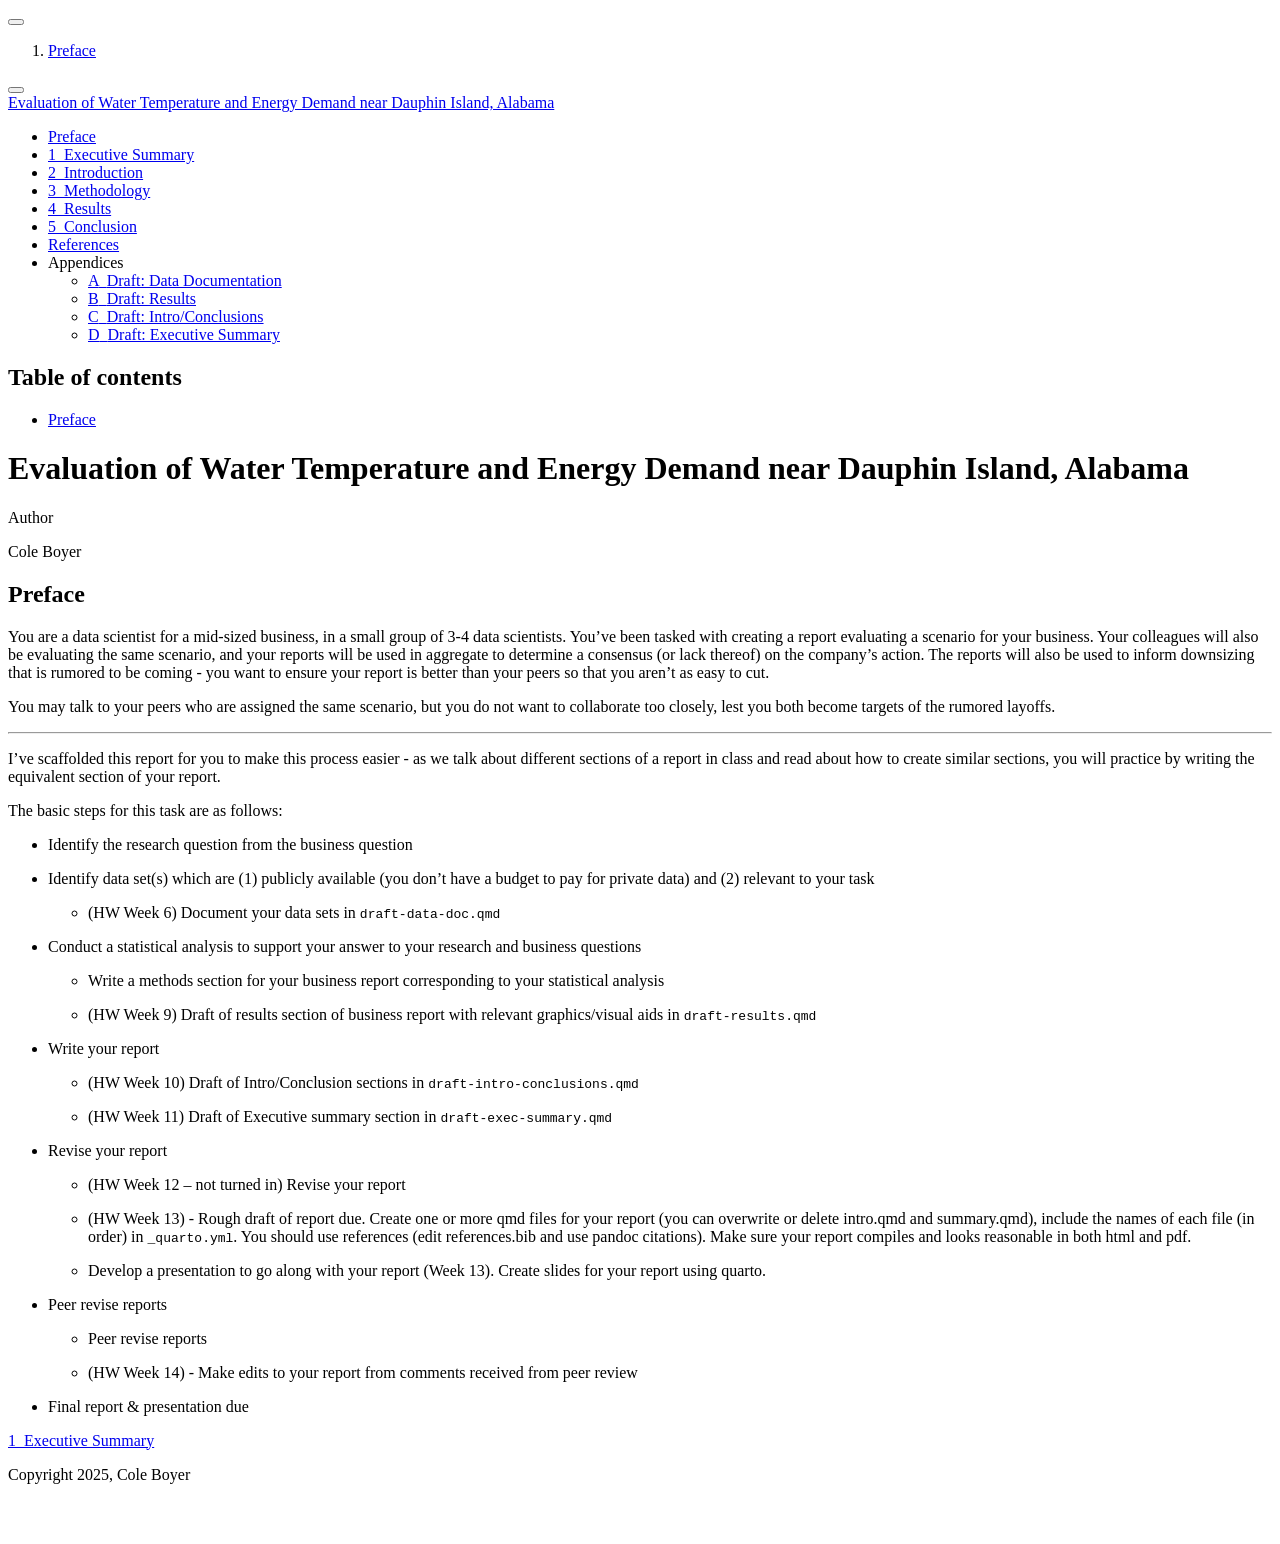
==== docs/index.html @ de960249 "Add index.html for deployment" ====
<!DOCTYPE html>
<html xmlns="http://www.w3.org/1999/xhtml" lang="en" xml:lang="en"><head>

<meta charset="utf-8">
<meta name="generator" content="quarto-1.8.27">

<meta name="viewport" content="width=device-width, initial-scale=1.0, user-scalable=yes">

<meta name="author" content="Cole Boyer">

<title>Evaluation of Water Temperature and Energy Demand near Dauphin Island, Alabama</title>
<style>
code{white-space: pre-wrap;}
span.smallcaps{font-variant: small-caps;}
div.columns{display: flex; gap: min(4vw, 1.5em);}
div.column{flex: auto; overflow-x: auto;}
div.hanging-indent{margin-left: 1.5em; text-indent: -1.5em;}
ul.task-list{list-style: none;}
ul.task-list li input[type="checkbox"] {
  width: 0.8em;
  margin: 0 0.8em 0.2em -1em; /* quarto-specific, see https://github.com/quarto-dev/quarto-cli/issues/4556 */ 
  vertical-align: middle;
}
</style>


<script src="site_libs/quarto-nav/quarto-nav.js"></script>
<script src="site_libs/quarto-nav/headroom.min.js"></script>
<script src="site_libs/clipboard/clipboard.min.js"></script>
<script src="site_libs/quarto-search/autocomplete.umd.js"></script>
<script src="site_libs/quarto-search/fuse.min.js"></script>
<script src="site_libs/quarto-search/quarto-search.js"></script>
<meta name="quarto:offset" content="./">
<link href="./exec-summary.html" rel="next">
<script src="site_libs/quarto-html/quarto.js" type="module"></script>
<script src="site_libs/quarto-html/tabsets/tabsets.js" type="module"></script>
<script src="site_libs/quarto-html/axe/axe-check.js" type="module"></script>
<script src="site_libs/quarto-html/popper.min.js"></script>
<script src="site_libs/quarto-html/tippy.umd.min.js"></script>
<script src="site_libs/quarto-html/anchor.min.js"></script>
<link href="site_libs/quarto-html/tippy.css" rel="stylesheet">
<link href="site_libs/quarto-html/quarto-syntax-highlighting-b754b9fd3853d7e56faef54c29c5d52b.css" rel="stylesheet" id="quarto-text-highlighting-styles">
<script src="site_libs/bootstrap/bootstrap.min.js"></script>
<link href="site_libs/bootstrap/bootstrap-icons.css" rel="stylesheet">
<link href="site_libs/bootstrap/bootstrap-b075aae51ae52aef6625ffe77079b598.min.css" rel="stylesheet" append-hash="true" id="quarto-bootstrap" data-mode="light">
<script id="quarto-search-options" type="application/json">{
  "location": "sidebar",
  "copy-button": false,
  "collapse-after": 3,
  "panel-placement": "start",
  "type": "textbox",
  "limit": 50,
  "keyboard-shortcut": [
    "f",
    "/",
    "s"
  ],
  "show-item-context": false,
  "language": {
    "search-no-results-text": "No results",
    "search-matching-documents-text": "matching documents",
    "search-copy-link-title": "Copy link to search",
    "search-hide-matches-text": "Hide additional matches",
    "search-more-match-text": "more match in this document",
    "search-more-matches-text": "more matches in this document",
    "search-clear-button-title": "Clear",
    "search-text-placeholder": "",
    "search-detached-cancel-button-title": "Cancel",
    "search-submit-button-title": "Submit",
    "search-label": "Search"
  }
}</script>


</head>

<body class="nav-sidebar floating quarto-light">

<div id="quarto-search-results"></div>
  <header id="quarto-header" class="headroom fixed-top">
  <nav class="quarto-secondary-nav">
    <div class="container-fluid d-flex">
      <button type="button" class="quarto-btn-toggle btn" data-bs-toggle="collapse" role="button" data-bs-target=".quarto-sidebar-collapse-item" aria-controls="quarto-sidebar" aria-expanded="false" aria-label="Toggle sidebar navigation" onclick="if (window.quartoToggleHeadroom) { window.quartoToggleHeadroom(); }">
        <i class="bi bi-layout-text-sidebar-reverse"></i>
      </button>
        <nav class="quarto-page-breadcrumbs" aria-label="breadcrumb"><ol class="breadcrumb"><li class="breadcrumb-item"><a href="./index.html">Preface</a></li></ol></nav>
        <a class="flex-grow-1" role="navigation" data-bs-toggle="collapse" data-bs-target=".quarto-sidebar-collapse-item" aria-controls="quarto-sidebar" aria-expanded="false" aria-label="Toggle sidebar navigation" onclick="if (window.quartoToggleHeadroom) { window.quartoToggleHeadroom(); }">      
        </a>
      <button type="button" class="btn quarto-search-button" aria-label="Search" onclick="window.quartoOpenSearch();">
        <i class="bi bi-search"></i>
      </button>
    </div>
  </nav>
</header>
<!-- content -->
<div id="quarto-content" class="quarto-container page-columns page-rows-contents page-layout-article">
<!-- sidebar -->
  <nav id="quarto-sidebar" class="sidebar collapse collapse-horizontal quarto-sidebar-collapse-item sidebar-navigation floating overflow-auto">
    <div class="pt-lg-2 mt-2 text-left sidebar-header">
    <div class="sidebar-title mb-0 py-0">
      <a href="./">Evaluation of Water Temperature and Energy Demand near Dauphin Island, Alabama</a> 
    </div>
      </div>
        <div class="mt-2 flex-shrink-0 align-items-center">
        <div class="sidebar-search">
        <div id="quarto-search" class="" title="Search"></div>
        </div>
        </div>
    <div class="sidebar-menu-container"> 
    <ul class="list-unstyled mt-1">
        <li class="sidebar-item">
  <div class="sidebar-item-container"> 
  <a href="./index.html" class="sidebar-item-text sidebar-link active">
 <span class="menu-text">Preface</span></a>
  </div>
</li>
        <li class="sidebar-item">
  <div class="sidebar-item-container"> 
  <a href="./exec-summary.html" class="sidebar-item-text sidebar-link">
 <span class="menu-text"><span class="chapter-number">1</span>&nbsp; <span class="chapter-title">Executive Summary</span></span></a>
  </div>
</li>
        <li class="sidebar-item">
  <div class="sidebar-item-container"> 
  <a href="./intro.html" class="sidebar-item-text sidebar-link">
 <span class="menu-text"><span class="chapter-number">2</span>&nbsp; <span class="chapter-title">Introduction</span></span></a>
  </div>
</li>
        <li class="sidebar-item">
  <div class="sidebar-item-container"> 
  <a href="./data-doc.html" class="sidebar-item-text sidebar-link">
 <span class="menu-text"><span class="chapter-number">3</span>&nbsp; <span class="chapter-title">Methodology</span></span></a>
  </div>
</li>
        <li class="sidebar-item">
  <div class="sidebar-item-container"> 
  <a href="./results.html" class="sidebar-item-text sidebar-link">
 <span class="menu-text"><span class="chapter-number">4</span>&nbsp; <span class="chapter-title">Results</span></span></a>
  </div>
</li>
        <li class="sidebar-item">
  <div class="sidebar-item-container"> 
  <a href="./conclusion.html" class="sidebar-item-text sidebar-link">
 <span class="menu-text"><span class="chapter-number">5</span>&nbsp; <span class="chapter-title">Conclusion</span></span></a>
  </div>
</li>
        <li class="sidebar-item">
  <div class="sidebar-item-container"> 
  <a href="./references.html" class="sidebar-item-text sidebar-link">
 <span class="menu-text">References</span></a>
  </div>
</li>
        <li class="sidebar-item sidebar-item-section">
      <div class="sidebar-item-container"> 
            <a class="sidebar-item-text sidebar-link text-start" data-bs-toggle="collapse" data-bs-target="#quarto-sidebar-section-1" role="navigation" aria-expanded="true">
 <span class="menu-text">Appendices</span></a>
          <a class="sidebar-item-toggle text-start" data-bs-toggle="collapse" data-bs-target="#quarto-sidebar-section-1" role="navigation" aria-expanded="true" aria-label="Toggle section">
            <i class="bi bi-chevron-right ms-2"></i>
          </a> 
      </div>
      <ul id="quarto-sidebar-section-1" class="collapse list-unstyled sidebar-section depth1 show">  
          <li class="sidebar-item">
  <div class="sidebar-item-container"> 
  <a href="./draft-data-doc.html" class="sidebar-item-text sidebar-link">
 <span class="menu-text"><span class="chapter-number">A</span>&nbsp; <span class="chapter-title">Draft: Data Documentation</span></span></a>
  </div>
</li>
          <li class="sidebar-item">
  <div class="sidebar-item-container"> 
  <a href="./draft-results.html" class="sidebar-item-text sidebar-link">
 <span class="menu-text"><span class="chapter-number">B</span>&nbsp; <span class="chapter-title">Draft: Results</span></span></a>
  </div>
</li>
          <li class="sidebar-item">
  <div class="sidebar-item-container"> 
  <a href="./draft-intro-conclusions.html" class="sidebar-item-text sidebar-link">
 <span class="menu-text"><span class="chapter-number">C</span>&nbsp; <span class="chapter-title">Draft: Intro/Conclusions</span></span></a>
  </div>
</li>
          <li class="sidebar-item">
  <div class="sidebar-item-container"> 
  <a href="./draft-exec-summary.html" class="sidebar-item-text sidebar-link">
 <span class="menu-text"><span class="chapter-number">D</span>&nbsp; <span class="chapter-title">Draft: Executive Summary</span></span></a>
  </div>
</li>
      </ul>
  </li>
    </ul>
    </div>
</nav>
<div id="quarto-sidebar-glass" class="quarto-sidebar-collapse-item" data-bs-toggle="collapse" data-bs-target=".quarto-sidebar-collapse-item"></div>
<!-- margin-sidebar -->
    <div id="quarto-margin-sidebar" class="sidebar margin-sidebar">
        <nav id="TOC" role="doc-toc" class="toc-active">
    <h2 id="toc-title">Table of contents</h2>
   
  <ul>
  <li><a href="#preface" id="toc-preface" class="nav-link active" data-scroll-target="#preface">Preface</a></li>
  </ul>
</nav>
    </div>
<!-- main -->
<main class="content" id="quarto-document-content">

<header id="title-block-header" class="quarto-title-block default">
<div class="quarto-title">
<h1 class="title">Evaluation of Water Temperature and Energy Demand near Dauphin Island, Alabama</h1>
</div>



<div class="quarto-title-meta">

    <div>
    <div class="quarto-title-meta-heading">Author</div>
    <div class="quarto-title-meta-contents">
             <p>Cole Boyer </p>
          </div>
  </div>
    
  
    
  </div>
  


</header>


<section id="preface" class="level1 unnumbered">
<h1 class="unnumbered">Preface</h1>
<p>You are a data scientist for a mid-sized business, in a small group of 3-4 data scientists. You’ve been tasked with creating a report evaluating a scenario for your business. Your colleagues will also be evaluating the same scenario, and your reports will be used in aggregate to determine a consensus (or lack thereof) on the company’s action. The reports will also be used to inform downsizing that is rumored to be coming - you want to ensure your report is better than your peers so that you aren’t as easy to cut.</p>
<p>You may talk to your peers who are assigned the same scenario, but you do not want to collaborate too closely, lest you both become targets of the rumored layoffs.</p>
<hr>
<p>I’ve scaffolded this report for you to make this process easier - as we talk about different sections of a report in class and read about how to create similar sections, you will practice by writing the equivalent section of your report.</p>
<p>The basic steps for this task are as follows:</p>
<ul>
<li><p>Identify the research question from the business question</p></li>
<li><p>Identify data set(s) which are (1) publicly available (you don’t have a budget to pay for private data) and (2) relevant to your task</p>
<ul>
<li>(HW Week 6) Document your data sets in <code>draft-data-doc.qmd</code></li>
</ul></li>
<li><p>Conduct a statistical analysis to support your answer to your research and business questions</p>
<ul>
<li><p>Write a methods section for your business report corresponding to your statistical analysis</p></li>
<li><p>(HW Week 9) Draft of results section of business report with relevant graphics/visual aids in <code>draft-results.qmd</code></p></li>
</ul></li>
<li><p>Write your report</p>
<ul>
<li><p>(HW Week 10) Draft of Intro/Conclusion sections in <code>draft-intro-conclusions.qmd</code></p></li>
<li><p>(HW Week 11) Draft of Executive summary section in <code>draft-exec-summary.qmd</code></p></li>
</ul></li>
<li><p>Revise your report</p>
<ul>
<li><p>(HW Week 12 – not turned in) Revise your report</p></li>
<li><p>(HW Week 13) - Rough draft of report due. Create one or more qmd files for your report (you can overwrite or delete intro.qmd and summary.qmd), include the names of each file (in order) in <code>_quarto.yml</code>. You should use references (edit references.bib and use pandoc citations). Make sure your report compiles and looks reasonable in both html and pdf.</p></li>
<li><p>Develop a presentation to go along with your report (Week 13). Create slides for your report using quarto.</p></li>
</ul></li>
<li><p>Peer revise reports</p>
<ul>
<li><p>Peer revise reports</p></li>
<li><p>(HW Week 14) - Make edits to your report from comments received from peer review</p></li>
</ul></li>
<li><p>Final report &amp; presentation due</p></li>
</ul>


</section>

</main> <!-- /main -->
<script id="quarto-html-after-body" type="application/javascript">
  window.document.addEventListener("DOMContentLoaded", function (event) {
    const icon = "";
    const anchorJS = new window.AnchorJS();
    anchorJS.options = {
      placement: 'right',
      icon: icon
    };
    anchorJS.add('.anchored');
    const isCodeAnnotation = (el) => {
      for (const clz of el.classList) {
        if (clz.startsWith('code-annotation-')) {                     
          return true;
        }
      }
      return false;
    }
    const onCopySuccess = function(e) {
      // button target
      const button = e.trigger;
      // don't keep focus
      button.blur();
      // flash "checked"
      button.classList.add('code-copy-button-checked');
      var currentTitle = button.getAttribute("title");
      button.setAttribute("title", "Copied!");
      let tooltip;
      if (window.bootstrap) {
        button.setAttribute("data-bs-toggle", "tooltip");
        button.setAttribute("data-bs-placement", "left");
        button.setAttribute("data-bs-title", "Copied!");
        tooltip = new bootstrap.Tooltip(button, 
          { trigger: "manual", 
            customClass: "code-copy-button-tooltip",
            offset: [0, -8]});
        tooltip.show();    
      }
      setTimeout(function() {
        if (tooltip) {
          tooltip.hide();
          button.removeAttribute("data-bs-title");
          button.removeAttribute("data-bs-toggle");
          button.removeAttribute("data-bs-placement");
        }
        button.setAttribute("title", currentTitle);
        button.classList.remove('code-copy-button-checked');
      }, 1000);
      // clear code selection
      e.clearSelection();
    }
    const getTextToCopy = function(trigger) {
      const outerScaffold = trigger.parentElement.cloneNode(true);
      const codeEl = outerScaffold.querySelector('code');
      for (const childEl of codeEl.children) {
        if (isCodeAnnotation(childEl)) {
          childEl.remove();
        }
      }
      return codeEl.innerText;
    }
    const clipboard = new window.ClipboardJS('.code-copy-button:not([data-in-quarto-modal])', {
      text: getTextToCopy
    });
    clipboard.on('success', onCopySuccess);
    if (window.document.getElementById('quarto-embedded-source-code-modal')) {
      const clipboardModal = new window.ClipboardJS('.code-copy-button[data-in-quarto-modal]', {
        text: getTextToCopy,
        container: window.document.getElementById('quarto-embedded-source-code-modal')
      });
      clipboardModal.on('success', onCopySuccess);
    }
      var localhostRegex = new RegExp(/^(?:http|https):\/\/localhost\:?[0-9]*\//);
      var mailtoRegex = new RegExp(/^mailto:/);
        var filterRegex = new RegExp('/' + window.location.host + '/');
      var isInternal = (href) => {
          return filterRegex.test(href) || localhostRegex.test(href) || mailtoRegex.test(href);
      }
      // Inspect non-navigation links and adorn them if external
     var links = window.document.querySelectorAll('a[href]:not(.nav-link):not(.navbar-brand):not(.toc-action):not(.sidebar-link):not(.sidebar-item-toggle):not(.pagination-link):not(.no-external):not([aria-hidden]):not(.dropdown-item):not(.quarto-navigation-tool):not(.about-link)');
      for (var i=0; i<links.length; i++) {
        const link = links[i];
        if (!isInternal(link.href)) {
          // undo the damage that might have been done by quarto-nav.js in the case of
          // links that we want to consider external
          if (link.dataset.originalHref !== undefined) {
            link.href = link.dataset.originalHref;
          }
        }
      }
    function tippyHover(el, contentFn, onTriggerFn, onUntriggerFn) {
      const config = {
        allowHTML: true,
        maxWidth: 500,
        delay: 100,
        arrow: false,
        appendTo: function(el) {
            return el.parentElement;
        },
        interactive: true,
        interactiveBorder: 10,
        theme: 'quarto',
        placement: 'bottom-start',
      };
      if (contentFn) {
        config.content = contentFn;
      }
      if (onTriggerFn) {
        config.onTrigger = onTriggerFn;
      }
      if (onUntriggerFn) {
        config.onUntrigger = onUntriggerFn;
      }
      window.tippy(el, config); 
    }
    const noterefs = window.document.querySelectorAll('a[role="doc-noteref"]');
    for (var i=0; i<noterefs.length; i++) {
      const ref = noterefs[i];
      tippyHover(ref, function() {
        // use id or data attribute instead here
        let href = ref.getAttribute('data-footnote-href') || ref.getAttribute('href');
        try { href = new URL(href).hash; } catch {}
        const id = href.replace(/^#\/?/, "");
        const note = window.document.getElementById(id);
        if (note) {
          return note.innerHTML;
        } else {
          return "";
        }
      });
    }
    const xrefs = window.document.querySelectorAll('a.quarto-xref');
    const processXRef = (id, note) => {
      // Strip column container classes
      const stripColumnClz = (el) => {
        el.classList.remove("page-full", "page-columns");
        if (el.children) {
          for (const child of el.children) {
            stripColumnClz(child);
          }
        }
      }
      stripColumnClz(note)
      if (id === null || id.startsWith('sec-')) {
        // Special case sections, only their first couple elements
        const container = document.createElement("div");
        if (note.children && note.children.length > 2) {
          container.appendChild(note.children[0].cloneNode(true));
          for (let i = 1; i < note.children.length; i++) {
            const child = note.children[i];
            if (child.tagName === "P" && child.innerText === "") {
              continue;
            } else {
              container.appendChild(child.cloneNode(true));
              break;
            }
          }
          if (window.Quarto?.typesetMath) {
            window.Quarto.typesetMath(container);
          }
          return container.innerHTML
        } else {
          if (window.Quarto?.typesetMath) {
            window.Quarto.typesetMath(note);
          }
          return note.innerHTML;
        }
      } else {
        // Remove any anchor links if they are present
        const anchorLink = note.querySelector('a.anchorjs-link');
        if (anchorLink) {
          anchorLink.remove();
        }
        if (window.Quarto?.typesetMath) {
          window.Quarto.typesetMath(note);
        }
        if (note.classList.contains("callout")) {
          return note.outerHTML;
        } else {
          return note.innerHTML;
        }
      }
    }
    for (var i=0; i<xrefs.length; i++) {
      const xref = xrefs[i];
      tippyHover(xref, undefined, function(instance) {
        instance.disable();
        let url = xref.getAttribute('href');
        let hash = undefined; 
        if (url.startsWith('#')) {
          hash = url;
        } else {
          try { hash = new URL(url).hash; } catch {}
        }
        if (hash) {
          const id = hash.replace(/^#\/?/, "");
          const note = window.document.getElementById(id);
          if (note !== null) {
            try {
              const html = processXRef(id, note.cloneNode(true));
              instance.setContent(html);
            } finally {
              instance.enable();
              instance.show();
            }
          } else {
            // See if we can fetch this
            fetch(url.split('#')[0])
            .then(res => res.text())
            .then(html => {
              const parser = new DOMParser();
              const htmlDoc = parser.parseFromString(html, "text/html");
              const note = htmlDoc.getElementById(id);
              if (note !== null) {
                const html = processXRef(id, note);
                instance.setContent(html);
              } 
            }).finally(() => {
              instance.enable();
              instance.show();
            });
          }
        } else {
          // See if we can fetch a full url (with no hash to target)
          // This is a special case and we should probably do some content thinning / targeting
          fetch(url)
          .then(res => res.text())
          .then(html => {
            const parser = new DOMParser();
            const htmlDoc = parser.parseFromString(html, "text/html");
            const note = htmlDoc.querySelector('main.content');
            if (note !== null) {
              // This should only happen for chapter cross references
              // (since there is no id in the URL)
              // remove the first header
              if (note.children.length > 0 && note.children[0].tagName === "HEADER") {
                note.children[0].remove();
              }
              const html = processXRef(null, note);
              instance.setContent(html);
            } 
          }).finally(() => {
            instance.enable();
            instance.show();
          });
        }
      }, function(instance) {
      });
    }
        let selectedAnnoteEl;
        const selectorForAnnotation = ( cell, annotation) => {
          let cellAttr = 'data-code-cell="' + cell + '"';
          let lineAttr = 'data-code-annotation="' +  annotation + '"';
          const selector = 'span[' + cellAttr + '][' + lineAttr + ']';
          return selector;
        }
        const selectCodeLines = (annoteEl) => {
          const doc = window.document;
          const targetCell = annoteEl.getAttribute("data-target-cell");
          const targetAnnotation = annoteEl.getAttribute("data-target-annotation");
          const annoteSpan = window.document.querySelector(selectorForAnnotation(targetCell, targetAnnotation));
          const lines = annoteSpan.getAttribute("data-code-lines").split(",");
          const lineIds = lines.map((line) => {
            return targetCell + "-" + line;
          })
          let top = null;
          let height = null;
          let parent = null;
          if (lineIds.length > 0) {
              //compute the position of the single el (top and bottom and make a div)
              const el = window.document.getElementById(lineIds[0]);
              top = el.offsetTop;
              height = el.offsetHeight;
              parent = el.parentElement.parentElement;
            if (lineIds.length > 1) {
              const lastEl = window.document.getElementById(lineIds[lineIds.length - 1]);
              const bottom = lastEl.offsetTop + lastEl.offsetHeight;
              height = bottom - top;
            }
            if (top !== null && height !== null && parent !== null) {
              // cook up a div (if necessary) and position it 
              let div = window.document.getElementById("code-annotation-line-highlight");
              if (div === null) {
                div = window.document.createElement("div");
                div.setAttribute("id", "code-annotation-line-highlight");
                div.style.position = 'absolute';
                parent.appendChild(div);
              }
              div.style.top = top - 2 + "px";
              div.style.height = height + 4 + "px";
              div.style.left = 0;
              let gutterDiv = window.document.getElementById("code-annotation-line-highlight-gutter");
              if (gutterDiv === null) {
                gutterDiv = window.document.createElement("div");
                gutterDiv.setAttribute("id", "code-annotation-line-highlight-gutter");
                gutterDiv.style.position = 'absolute';
                const codeCell = window.document.getElementById(targetCell);
                const gutter = codeCell.querySelector('.code-annotation-gutter');
                gutter.appendChild(gutterDiv);
              }
              gutterDiv.style.top = top - 2 + "px";
              gutterDiv.style.height = height + 4 + "px";
            }
            selectedAnnoteEl = annoteEl;
          }
        };
        const unselectCodeLines = () => {
          const elementsIds = ["code-annotation-line-highlight", "code-annotation-line-highlight-gutter"];
          elementsIds.forEach((elId) => {
            const div = window.document.getElementById(elId);
            if (div) {
              div.remove();
            }
          });
          selectedAnnoteEl = undefined;
        };
          // Handle positioning of the toggle
      window.addEventListener(
        "resize",
        throttle(() => {
          elRect = undefined;
          if (selectedAnnoteEl) {
            selectCodeLines(selectedAnnoteEl);
          }
        }, 10)
      );
      function throttle(fn, ms) {
      let throttle = false;
      let timer;
        return (...args) => {
          if(!throttle) { // first call gets through
              fn.apply(this, args);
              throttle = true;
          } else { // all the others get throttled
              if(timer) clearTimeout(timer); // cancel #2
              timer = setTimeout(() => {
                fn.apply(this, args);
                timer = throttle = false;
              }, ms);
          }
        };
      }
        // Attach click handler to the DT
        const annoteDls = window.document.querySelectorAll('dt[data-target-cell]');
        for (const annoteDlNode of annoteDls) {
          annoteDlNode.addEventListener('click', (event) => {
            const clickedEl = event.target;
            if (clickedEl !== selectedAnnoteEl) {
              unselectCodeLines();
              const activeEl = window.document.querySelector('dt[data-target-cell].code-annotation-active');
              if (activeEl) {
                activeEl.classList.remove('code-annotation-active');
              }
              selectCodeLines(clickedEl);
              clickedEl.classList.add('code-annotation-active');
            } else {
              // Unselect the line
              unselectCodeLines();
              clickedEl.classList.remove('code-annotation-active');
            }
          });
        }
    const findCites = (el) => {
      const parentEl = el.parentElement;
      if (parentEl) {
        const cites = parentEl.dataset.cites;
        if (cites) {
          return {
            el,
            cites: cites.split(' ')
          };
        } else {
          return findCites(el.parentElement)
        }
      } else {
        return undefined;
      }
    };
    var bibliorefs = window.document.querySelectorAll('a[role="doc-biblioref"]');
    for (var i=0; i<bibliorefs.length; i++) {
      const ref = bibliorefs[i];
      const citeInfo = findCites(ref);
      if (citeInfo) {
        tippyHover(citeInfo.el, function() {
          var popup = window.document.createElement('div');
          citeInfo.cites.forEach(function(cite) {
            var citeDiv = window.document.createElement('div');
            citeDiv.classList.add('hanging-indent');
            citeDiv.classList.add('csl-entry');
            var biblioDiv = window.document.getElementById('ref-' + cite);
            if (biblioDiv) {
              citeDiv.innerHTML = biblioDiv.innerHTML;
            }
            popup.appendChild(citeDiv);
          });
          return popup.innerHTML;
        });
      }
    }
  });
  </script>
<nav class="page-navigation">
  <div class="nav-page nav-page-previous">
  </div>
  <div class="nav-page nav-page-next">
      <a href="./exec-summary.html" class="pagination-link" aria-label="Executive Summary">
        <span class="nav-page-text"><span class="chapter-number">1</span>&nbsp; <span class="chapter-title">Executive Summary</span></span> <i class="bi bi-arrow-right-short"></i>
      </a>
  </div>
</nav>
</div> <!-- /content -->
<footer class="footer">
  <div class="nav-footer">
    <div class="nav-footer-left">
<p>Copyright 2025, Cole Boyer</p>
</div>   
    <div class="nav-footer-center">
      &nbsp;
    </div>
    <div class="nav-footer-right">
      &nbsp;
    </div>
  </div>
</footer>




</body></html>
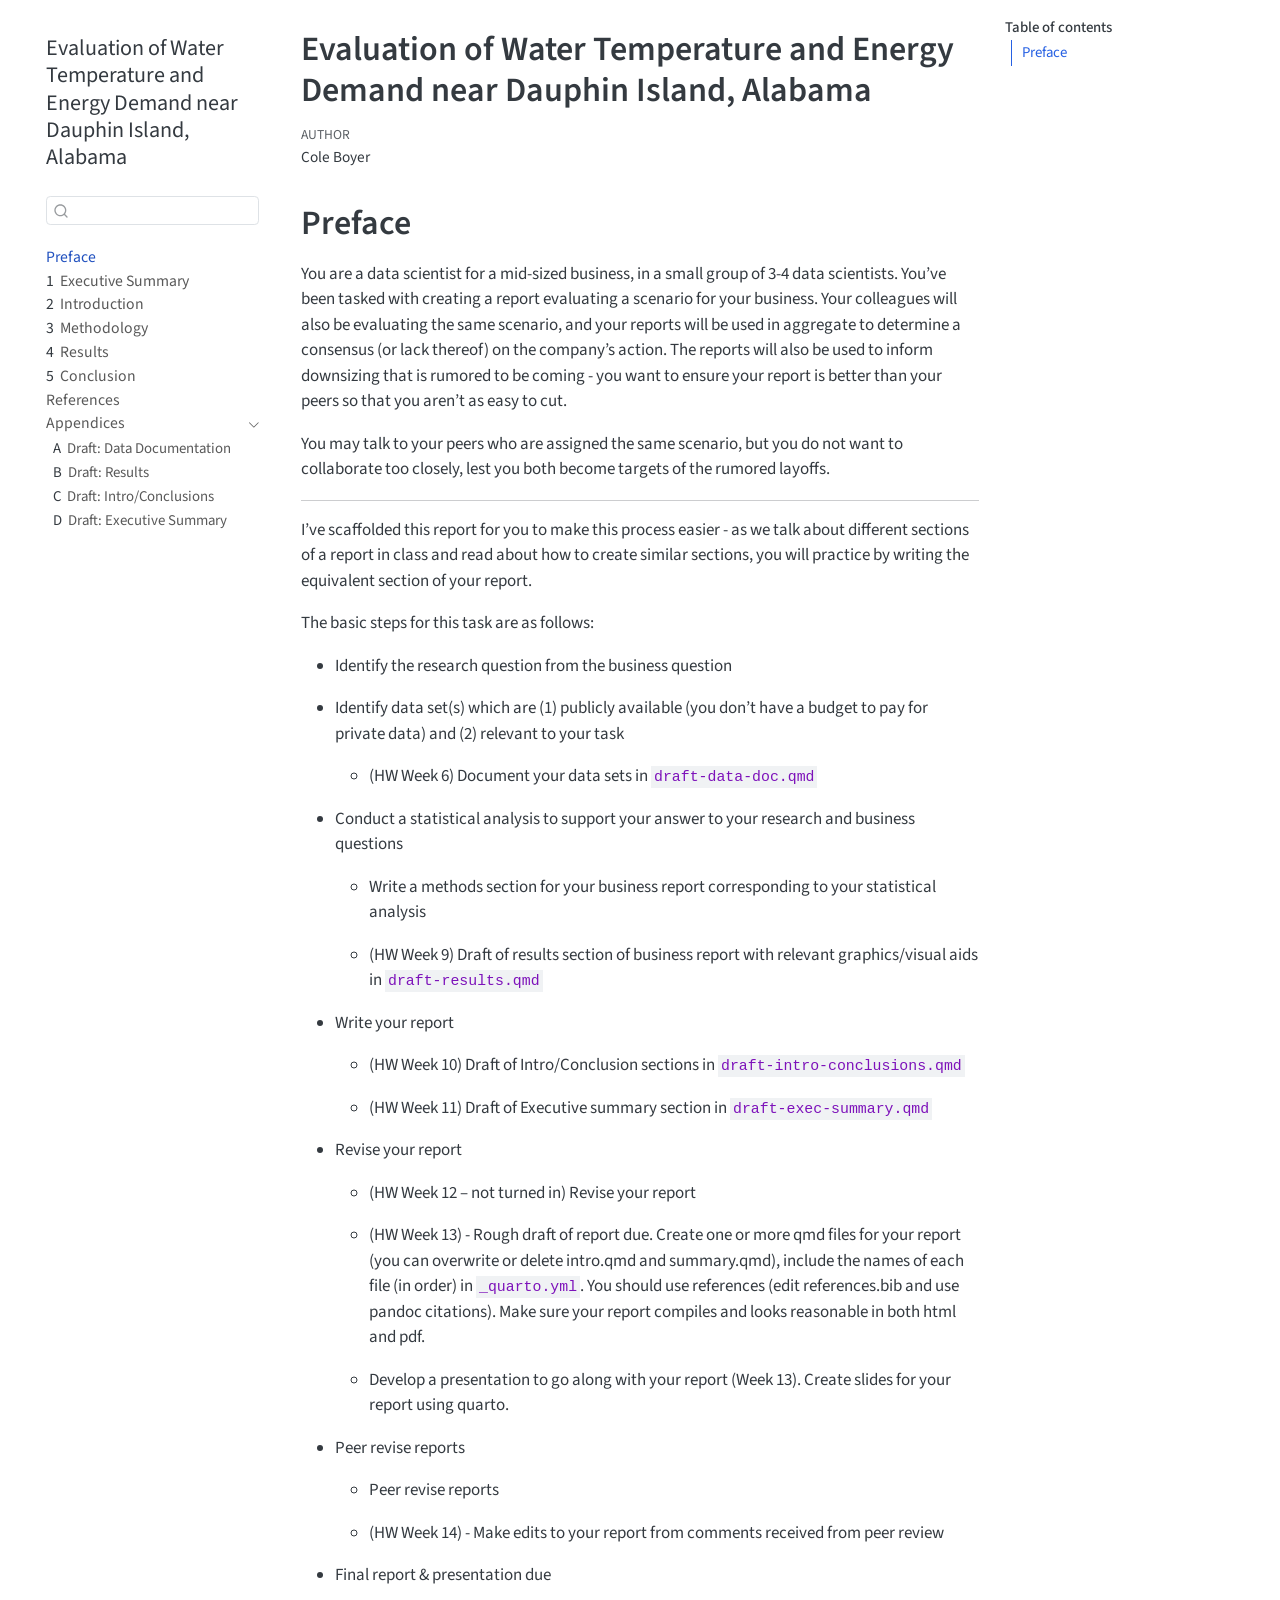
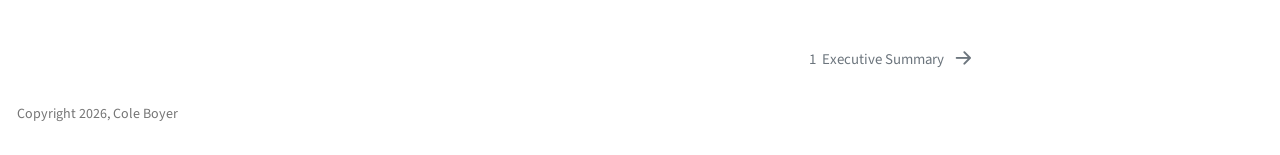
==== commit 1c1356b2: "Updates" ====
--- a/docs/index.html
+++ b/docs/index.html
@@ -681,7 +681,7 @@
 <footer class="footer">
   <div class="nav-footer">
     <div class="nav-footer-left">
-<p>Copyright 2025, Cole Boyer</p>
+<p>Copyright 2026, Cole Boyer</p>
 </div>   
     <div class="nav-footer-center">
       &nbsp;
--- a/docs/site_libs/quarto-html/tippy.css
+++ b/docs/site_libs/quarto-html/tippy.css
@@ -0,0 +1 @@
+.tippy-box[data-animation=fade][data-state=hidden]{opacity:0}[data-tippy-root]{max-width:calc(100vw - 10px)}.tippy-box{position:relative;background-color:#333;color:#fff;border-radius:4px;font-size:14px;line-height:1.4;white-space:normal;outline:0;transition-property:transform,visibility,opacity}.tippy-box[data-placement^=top]>.tippy-arrow{bottom:0}.tippy-box[data-placement^=top]>.tippy-arrow:before{bottom:-7px;left:0;border-width:8px 8px 0;border-top-color:initial;transform-origin:center top}.tippy-box[data-placement^=bottom]>.tippy-arrow{top:0}.tippy-box[data-placement^=bottom]>.tippy-arrow:before{top:-7px;left:0;border-width:0 8px 8px;border-bottom-color:initial;transform-origin:center bottom}.tippy-box[data-placement^=left]>.tippy-arrow{right:0}.tippy-box[data-placement^=left]>.tippy-arrow:before{border-width:8px 0 8px 8px;border-left-color:initial;right:-7px;transform-origin:center left}.tippy-box[data-placement^=right]>.tippy-arrow{left:0}.tippy-box[data-placement^=right]>.tippy-arrow:before{left:-7px;border-width:8px 8px 8px 0;border-right-color:initial;transform-origin:center right}.tippy-box[data-inertia][data-state=visible]{transition-timing-function:cubic-bezier(.54,1.5,.38,1.11)}.tippy-arrow{width:16px;height:16px;color:#333}.tippy-arrow:before{content:"";position:absolute;border-color:transparent;border-style:solid}.tippy-content{position:relative;padding:5px 9px;z-index:1}
--- a/docs/site_libs/quarto-html/quarto-syntax-highlighting-b754b9fd3853d7e56faef54c29c5d52b.css
+++ b/docs/site_libs/quarto-html/quarto-syntax-highlighting-b754b9fd3853d7e56faef54c29c5d52b.css
@@ -0,0 +1,233 @@
+/* quarto syntax highlight colors */
+:root {
+  --quarto-hl-ot-color: #d91e18;
+  --quarto-hl-at-color: #a55a00;
+  --quarto-hl-ss-color: #008000;
+  --quarto-hl-an-color: #696969;
+  --quarto-hl-fu-color: #06287e;
+  --quarto-hl-st-color: #008000;
+  --quarto-hl-cf-color: #d91e18;
+  --quarto-hl-op-color: #00769e;
+  --quarto-hl-er-color: #7928a1;
+  --quarto-hl-bn-color: #7928a1;
+  --quarto-hl-al-color: #7928a1;
+  --quarto-hl-va-color: #a55a00;
+  --quarto-hl-bu-color: inherit;
+  --quarto-hl-ex-color: inherit;
+  --quarto-hl-pp-color: #7928a1;
+  --quarto-hl-in-color: #696969;
+  --quarto-hl-vs-color: #008000;
+  --quarto-hl-wa-color: #696969;
+  --quarto-hl-do-color: #696969;
+  --quarto-hl-im-color: inherit;
+  --quarto-hl-ch-color: #008000;
+  --quarto-hl-dt-color: #7928a1;
+  --quarto-hl-fl-color: #a55a00;
+  --quarto-hl-co-color: #696969;
+  --quarto-hl-cv-color: #696969;
+  --quarto-hl-cn-color: #d91e18;
+  --quarto-hl-sc-color: #00769e;
+  --quarto-hl-dv-color: #7928a1;
+  --quarto-hl-kw-color: #d91e18;
+}
+
+/* other quarto variables */
+:root {
+  --quarto-font-monospace: SFMono-Regular, Menlo, Monaco, Consolas, "Liberation Mono", "Courier New", monospace;
+}
+
+/* syntax highlight based on Pandoc's rules */
+pre > code.sourceCode > span {
+  color: #545454;
+}
+
+code.sourceCode > span {
+  color: #545454;
+}
+
+div.sourceCode,
+div.sourceCode pre.sourceCode {
+  color: #545454;
+}
+
+/* Normal */
+code span {
+  color: #545454;
+}
+
+/* Alert */
+code span.al {
+  color: #7928a1;
+  font-style: inherit;
+}
+
+/* Annotation */
+code span.an {
+  color: #696969;
+  font-style: inherit;
+}
+
+/* Attribute */
+code span.at {
+  color: #a55a00;
+  font-style: inherit;
+}
+
+/* BaseN */
+code span.bn {
+  color: #7928a1;
+  font-style: inherit;
+}
+
+/* BuiltIn */
+code span.bu {
+  font-style: inherit;
+}
+
+/* ControlFlow */
+code span.cf {
+  color: #d91e18;
+  font-style: inherit;
+}
+
+/* Char */
+code span.ch {
+  color: #008000;
+  font-style: inherit;
+}
+
+/* Constant */
+code span.cn {
+  color: #d91e18;
+  font-style: inherit;
+}
+
+/* Comment */
+code span.co {
+  color: #696969;
+  font-style: inherit;
+}
+
+/* CommentVar */
+code span.cv {
+  color: #696969;
+  font-style: italic;
+}
+
+/* Documentation */
+code span.do {
+  color: #696969;
+  font-style: italic;
+}
+
+/* DataType */
+code span.dt {
+  color: #7928a1;
+  font-style: inherit;
+}
+
+/* DecVal */
+code span.dv {
+  color: #7928a1;
+  font-style: inherit;
+}
+
+/* Error */
+code span.er {
+  color: #7928a1;
+  font-style: inherit;
+}
+
+/* Extension */
+code span.ex {
+  font-style: inherit;
+}
+
+/* Float */
+code span.fl {
+  color: #a55a00;
+  font-style: inherit;
+}
+
+/* Function */
+code span.fu {
+  color: #06287e;
+  font-style: inherit;
+}
+
+/* Import */
+code span.im {
+  font-style: inherit;
+}
+
+/* Information */
+code span.in {
+  color: #696969;
+  font-style: inherit;
+}
+
+/* Keyword */
+code span.kw {
+  color: #d91e18;
+  font-style: inherit;
+}
+
+/* Operator */
+code span.op {
+  color: #00769e;
+  font-style: inherit;
+}
+
+/* Other */
+code span.ot {
+  color: #d91e18;
+  font-style: inherit;
+}
+
+/* Preprocessor */
+code span.pp {
+  color: #7928a1;
+  font-style: inherit;
+}
+
+/* SpecialChar */
+code span.sc {
+  color: #00769e;
+  font-style: inherit;
+}
+
+/* SpecialString */
+code span.ss {
+  color: #008000;
+  font-style: inherit;
+}
+
+/* String */
+code span.st {
+  color: #008000;
+  font-style: inherit;
+}
+
+/* Variable */
+code span.va {
+  color: #a55a00;
+  font-style: inherit;
+}
+
+/* VerbatimString */
+code span.vs {
+  color: #008000;
+  font-style: inherit;
+}
+
+/* Warning */
+code span.wa {
+  color: #696969;
+  font-style: italic;
+}
+
+.prevent-inlining {
+  content: "</";
+}
+
+/*# sourceMappingURL=f03ab405d406a4f73e37d104cafdb335.css.map */
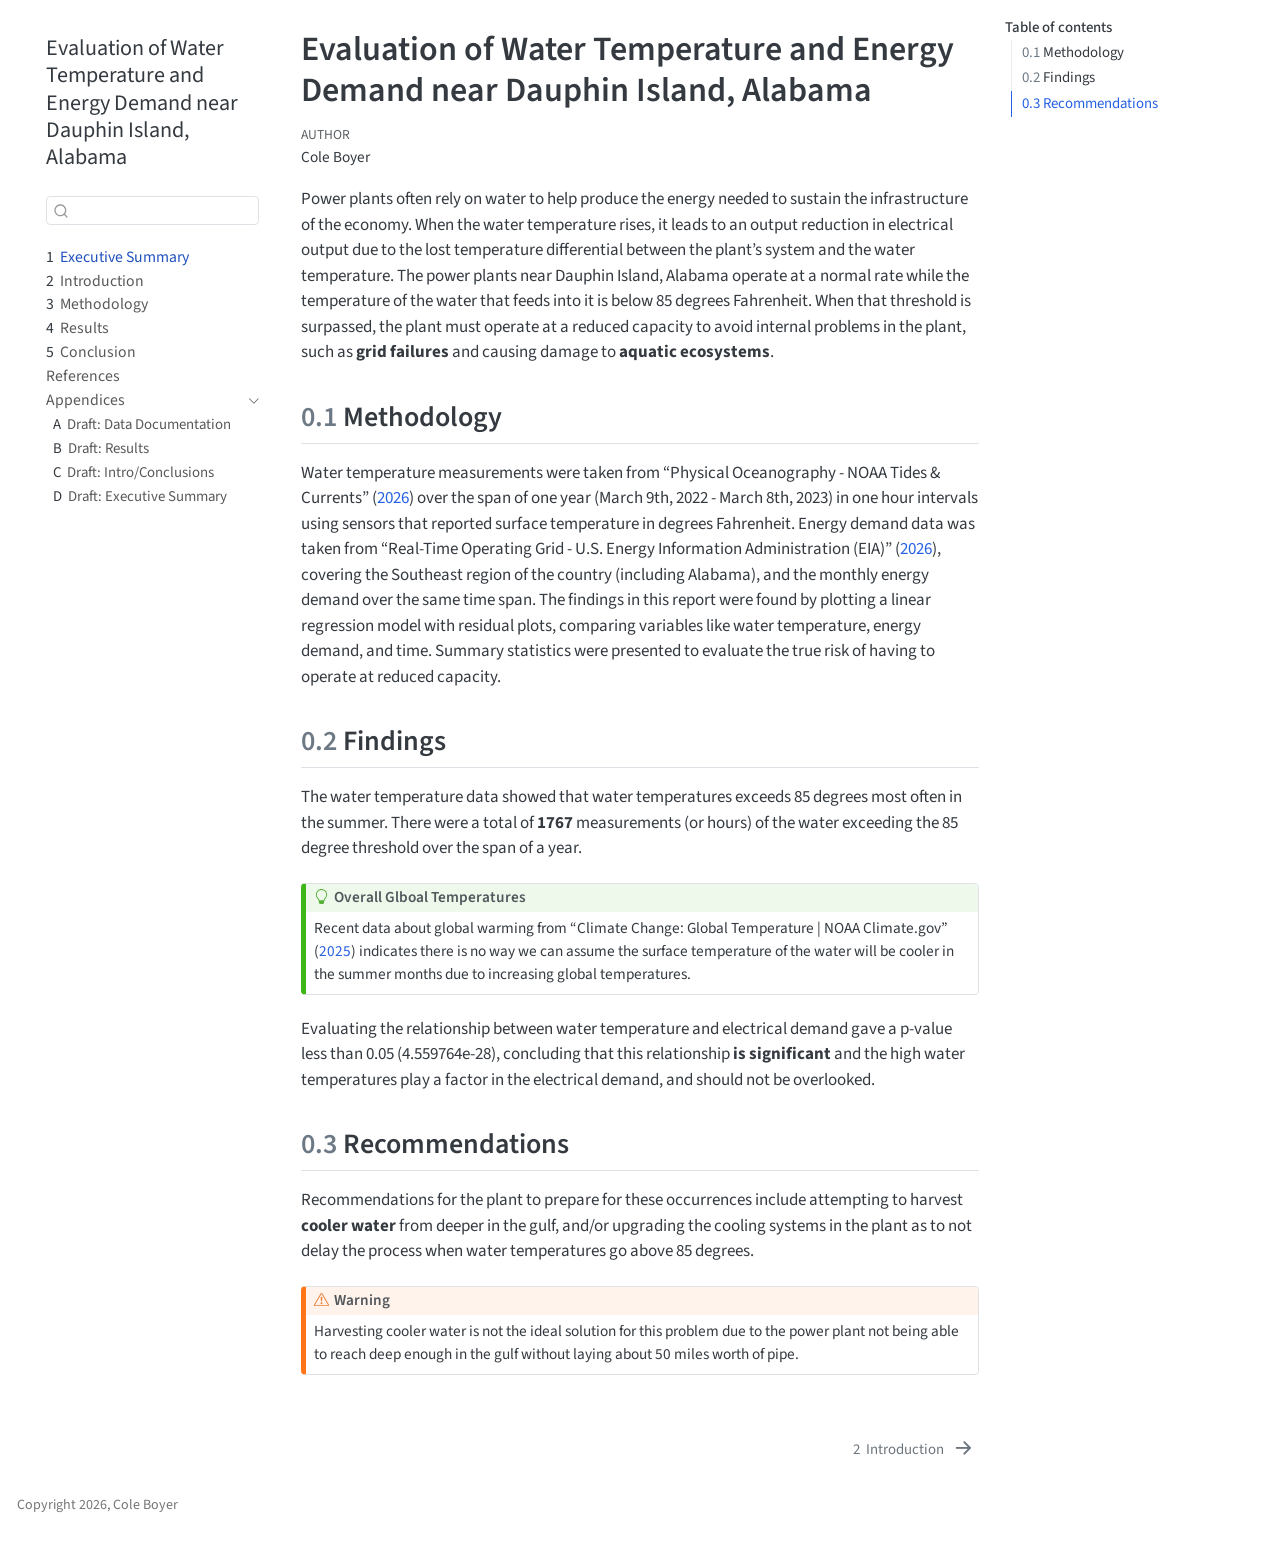
==== commit 7caf542a: "Business Report" ====
--- a/docs/index.html
+++ b/docs/index.html
@@ -21,7 +21,27 @@
   margin: 0 0.8em 0.2em -1em; /* quarto-specific, see https://github.com/quarto-dev/quarto-cli/issues/4556 */ 
   vertical-align: middle;
 }
-</style>
+/* CSS for citations */
+div.csl-bib-body { }
+div.csl-entry {
+  clear: both;
+  margin-bottom: 0em;
+}
+.hanging-indent div.csl-entry {
+  margin-left:2em;
+  text-indent:-2em;
+}
+div.csl-left-margin {
+  min-width:2em;
+  float:left;
+}
+div.csl-right-inline {
+  margin-left:2em;
+  padding-left:1em;
+}
+div.csl-indent {
+  margin-left: 2em;
+}</style>
 
 
 <script src="site_libs/quarto-nav/quarto-nav.js"></script>
@@ -31,7 +51,7 @@
 <script src="site_libs/quarto-search/fuse.min.js"></script>
 <script src="site_libs/quarto-search/quarto-search.js"></script>
 <meta name="quarto:offset" content="./">
-<link href="./exec-summary.html" rel="next">
+<link href="./intro.html" rel="next">
 <script src="site_libs/quarto-html/quarto.js" type="module"></script>
 <script src="site_libs/quarto-html/tabsets/tabsets.js" type="module"></script>
 <script src="site_libs/quarto-html/axe/axe-check.js" type="module"></script>
@@ -83,7 +103,7 @@
       <button type="button" class="quarto-btn-toggle btn" data-bs-toggle="collapse" role="button" data-bs-target=".quarto-sidebar-collapse-item" aria-controls="quarto-sidebar" aria-expanded="false" aria-label="Toggle sidebar navigation" onclick="if (window.quartoToggleHeadroom) { window.quartoToggleHeadroom(); }">
         <i class="bi bi-layout-text-sidebar-reverse"></i>
       </button>
-        <nav class="quarto-page-breadcrumbs" aria-label="breadcrumb"><ol class="breadcrumb"><li class="breadcrumb-item"><a href="./index.html">Preface</a></li></ol></nav>
+        <nav class="quarto-page-breadcrumbs" aria-label="breadcrumb"><ol class="breadcrumb"><li class="breadcrumb-item"><a href="./index.html"><span class="chapter-number">1</span>&nbsp; <span class="chapter-title">Executive Summary</span></a></li></ol></nav>
         <a class="flex-grow-1" role="navigation" data-bs-toggle="collapse" data-bs-target=".quarto-sidebar-collapse-item" aria-controls="quarto-sidebar" aria-expanded="false" aria-label="Toggle sidebar navigation" onclick="if (window.quartoToggleHeadroom) { window.quartoToggleHeadroom(); }">      
         </a>
       <button type="button" class="btn quarto-search-button" aria-label="Search" onclick="window.quartoOpenSearch();">
@@ -111,12 +131,6 @@
         <li class="sidebar-item">
   <div class="sidebar-item-container"> 
   <a href="./index.html" class="sidebar-item-text sidebar-link active">
- <span class="menu-text">Preface</span></a>
-  </div>
-</li>
-        <li class="sidebar-item">
-  <div class="sidebar-item-container"> 
-  <a href="./exec-summary.html" class="sidebar-item-text sidebar-link">
  <span class="menu-text"><span class="chapter-number">1</span>&nbsp; <span class="chapter-title">Executive Summary</span></span></a>
   </div>
 </li>
@@ -195,7 +209,9 @@
     <h2 id="toc-title">Table of contents</h2>
    
   <ul>
-  <li><a href="#preface" id="toc-preface" class="nav-link active" data-scroll-target="#preface">Preface</a></li>
+  <li><a href="#methodology" id="toc-methodology" class="nav-link active" data-scroll-target="#methodology"><span class="header-section-number">0.1</span> Methodology</a></li>
+  <li><a href="#findings" id="toc-findings" class="nav-link" data-scroll-target="#findings"><span class="header-section-number">0.2</span> Findings</a></li>
+  <li><a href="#recommendations" id="toc-recommendations" class="nav-link" data-scroll-target="#recommendations"><span class="header-section-number">0.3</span> Recommendations</a></li>
   </ul>
 </nav>
     </div>
@@ -227,44 +243,58 @@
 </header>
 
 
-<section id="preface" class="level1 unnumbered">
-<h1 class="unnumbered">Preface</h1>
-<p>You are a data scientist for a mid-sized business, in a small group of 3-4 data scientists. You’ve been tasked with creating a report evaluating a scenario for your business. Your colleagues will also be evaluating the same scenario, and your reports will be used in aggregate to determine a consensus (or lack thereof) on the company’s action. The reports will also be used to inform downsizing that is rumored to be coming - you want to ensure your report is better than your peers so that you aren’t as easy to cut.</p>
-<p>You may talk to your peers who are assigned the same scenario, but you do not want to collaborate too closely, lest you both become targets of the rumored layoffs.</p>
-<hr>
-<p>I’ve scaffolded this report for you to make this process easier - as we talk about different sections of a report in class and read about how to create similar sections, you will practice by writing the equivalent section of your report.</p>
-<p>The basic steps for this task are as follows:</p>
-<ul>
-<li><p>Identify the research question from the business question</p></li>
-<li><p>Identify data set(s) which are (1) publicly available (you don’t have a budget to pay for private data) and (2) relevant to your task</p>
-<ul>
-<li>(HW Week 6) Document your data sets in <code>draft-data-doc.qmd</code></li>
-</ul></li>
-<li><p>Conduct a statistical analysis to support your answer to your research and business questions</p>
-<ul>
-<li><p>Write a methods section for your business report corresponding to your statistical analysis</p></li>
-<li><p>(HW Week 9) Draft of results section of business report with relevant graphics/visual aids in <code>draft-results.qmd</code></p></li>
-</ul></li>
-<li><p>Write your report</p>
-<ul>
-<li><p>(HW Week 10) Draft of Intro/Conclusion sections in <code>draft-intro-conclusions.qmd</code></p></li>
-<li><p>(HW Week 11) Draft of Executive summary section in <code>draft-exec-summary.qmd</code></p></li>
-</ul></li>
-<li><p>Revise your report</p>
-<ul>
-<li><p>(HW Week 12 – not turned in) Revise your report</p></li>
-<li><p>(HW Week 13) - Rough draft of report due. Create one or more qmd files for your report (you can overwrite or delete intro.qmd and summary.qmd), include the names of each file (in order) in <code>_quarto.yml</code>. You should use references (edit references.bib and use pandoc citations). Make sure your report compiles and looks reasonable in both html and pdf.</p></li>
-<li><p>Develop a presentation to go along with your report (Week 13). Create slides for your report using quarto.</p></li>
-</ul></li>
-<li><p>Peer revise reports</p>
-<ul>
-<li><p>Peer revise reports</p></li>
-<li><p>(HW Week 14) - Make edits to your report from comments received from peer review</p></li>
-</ul></li>
-<li><p>Final report &amp; presentation due</p></li>
-</ul>
-
-
+<p>Power plants often rely on water to help produce the energy needed to sustain the infrastructure of the economy. When the water temperature rises, it leads to an output reduction in electrical output due to the lost temperature differential between the plant’s system and the water temperature. The power plants near Dauphin Island, Alabama operate at a normal rate while the temperature of the water that feeds into it is below 85 degrees Fahrenheit. When that threshold is surpassed, the plant must operate at a reduced capacity to avoid internal problems in the plant, such as <strong>grid failures</strong> and causing damage to <strong>aquatic ecosystems</strong>.</p>
+<section id="methodology" class="level2" data-number="0.1">
+<h2 data-number="0.1" class="anchored" data-anchor-id="methodology"><span class="header-section-number">0.1</span> Methodology</h2>
+<p>Water temperature measurements were taken from <span class="citation" data-cites="WaterTemperature"><span>“Physical Oceanography - NOAA Tides &amp; Currents”</span> (<a href="references.html#ref-WaterTemperature" role="doc-biblioref">2026</a>)</span> over the span of one year (March 9th, 2022 - March 8th, 2023) in one hour intervals using sensors that reported surface temperature in degrees Fahrenheit. Energy demand data was taken from <span class="citation" data-cites="energy_demand"><span>“Real-Time Operating Grid - <span>U.S.</span> Energy Information Administration (EIA)”</span> (<a href="references.html#ref-energy_demand" role="doc-biblioref">2026</a>)</span>, covering the Southeast region of the country (including Alabama), and the monthly energy demand over the same time span. The findings in this report were found by plotting a linear regression model with residual plots, comparing variables like water temperature, energy demand, and time. Summary statistics were presented to evaluate the true risk of having to operate at reduced capacity.</p>
+</section>
+<section id="findings" class="level2" data-number="0.2">
+<h2 data-number="0.2" class="anchored" data-anchor-id="findings"><span class="header-section-number">0.2</span> Findings</h2>
+<p>The water temperature data showed that water temperatures exceeds 85 degrees most often in the summer. There were a total of <strong>1767</strong> measurements (or hours) of the water exceeding the 85 degree threshold over the span of a year.</p>
+<div class="callout callout-style-default callout-tip callout-titled" title="Overall Glboal Temperatures">
+<div class="callout-header d-flex align-content-center">
+<div class="callout-icon-container">
+<i class="callout-icon"></i>
+</div>
+<div class="callout-title-container flex-fill">
+<span class="screen-reader-only">Tip</span>Overall Glboal Temperatures
+</div>
+</div>
+<div class="callout-body-container callout-body">
+<p>Recent data about global warming from <span class="citation" data-cites="climate2025"><span>“Climate Change: Global Temperature | NOAA Climate.gov”</span> (<a href="references.html#ref-climate2025" role="doc-biblioref">2025</a>)</span> indicates there is no way we can assume the surface temperature of the water will be cooler in the summer months due to increasing global temperatures.</p>
+</div>
+</div>
+<p>Evaluating the relationship between water temperature and electrical demand gave a p-value less than 0.05 (4.559764e-28), concluding that this relationship <strong>is significant</strong> and the high water temperatures play a factor in the electrical demand, and should not be overlooked.</p>
+</section>
+<section id="recommendations" class="level2" data-number="0.3">
+<h2 data-number="0.3" class="anchored" data-anchor-id="recommendations"><span class="header-section-number">0.3</span> Recommendations</h2>
+<p>Recommendations for the plant to prepare for these occurrences include attempting to harvest <strong>cooler water</strong> from deeper in the gulf, and/or upgrading the cooling systems in the plant as to not delay the process when water temperatures go above 85 degrees.</p>
+<div class="callout callout-style-default callout-warning callout-titled">
+<div class="callout-header d-flex align-content-center">
+<div class="callout-icon-container">
+<i class="callout-icon"></i>
+</div>
+<div class="callout-title-container flex-fill">
+Warning
+</div>
+</div>
+<div class="callout-body-container callout-body">
+<p>Harvesting cooler water is not the ideal solution for this problem due to the power plant not being able to reach deep enough in the gulf without laying about 50 miles worth of pipe.</p>
+</div>
+</div>
+
+
+<div id="refs" class="references csl-bib-body hanging-indent" data-entry-spacing="0" role="list" style="display: none">
+<div id="ref-climate2025" class="csl-entry" role="listitem">
+<span>“Climate Change: Global Temperature | NOAA Climate.gov.”</span> 2025. <a href="https://www.climate.gov/news-features/understanding-climate/climate-change-global-temperature">https://www.climate.gov/news-features/understanding-climate/climate-change-global-temperature</a>.
+</div>
+<div id="ref-WaterTemperature" class="csl-entry" role="listitem">
+<span>“Physical Oceanography - NOAA Tides &amp; Currents.”</span> 2026. <a href="https://tidesandcurrents.noaa.gov/physocean.html?bdate=20220309&amp;edate=20230308&amp;units=standard&amp;timezone=GMT&amp;id=8736897&amp;interval=h">https://tidesandcurrents.noaa.gov/physocean.html?bdate=20220309&amp;edate=20230308&amp;units=standard&amp;timezone=GMT&amp;id=8736897&amp;interval=h</a>.
+</div>
+<div id="ref-energy_demand" class="csl-entry" role="listitem">
+<span>“Real-Time Operating Grid - <span>U.S.</span> Energy Information Administration (EIA).”</span> 2026. <a href="https://www.eia.gov/electricity/gridmonitor/dashboard/custom/pending">https://www.eia.gov/electricity/gridmonitor/dashboard/custom/pending</a>.
+</div>
+</div>
 </section>
 
 </main> <!-- /main -->
@@ -672,8 +702,8 @@
   <div class="nav-page nav-page-previous">
   </div>
   <div class="nav-page nav-page-next">
-      <a href="./exec-summary.html" class="pagination-link" aria-label="Executive Summary">
-        <span class="nav-page-text"><span class="chapter-number">1</span>&nbsp; <span class="chapter-title">Executive Summary</span></span> <i class="bi bi-arrow-right-short"></i>
+      <a href="./intro.html" class="pagination-link" aria-label="Introduction">
+        <span class="nav-page-text"><span class="chapter-number">2</span>&nbsp; <span class="chapter-title">Introduction</span></span> <i class="bi bi-arrow-right-short"></i>
       </a>
   </div>
 </nav>
